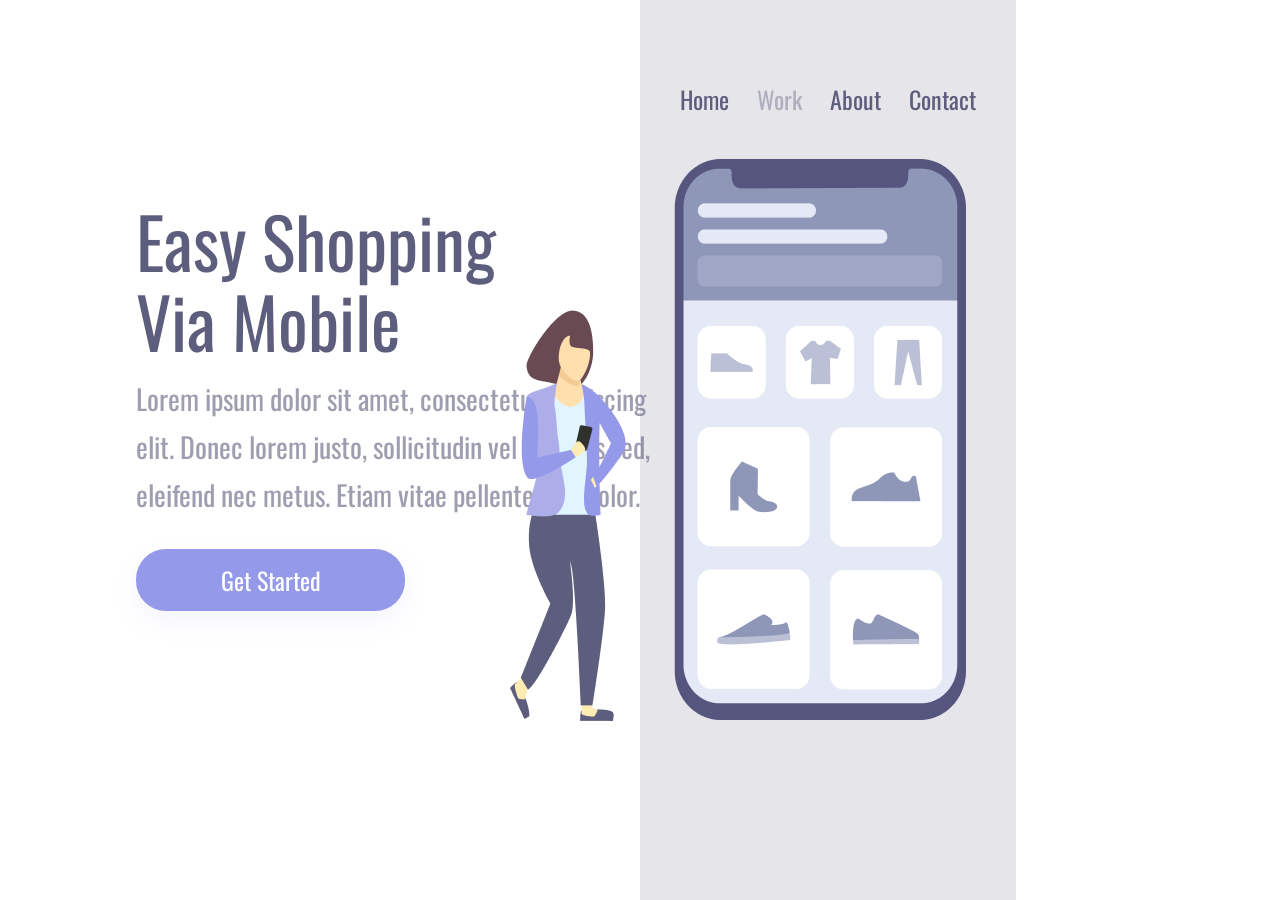
==== assets/index.html @ c0f618d7 "nuevo" ====
<!DOCTYPE html>
<html lang="en">

<head>
    <meta charset="UTF-8">
    <meta name="viewport" content="width=device-width, initial-scale=1.0">
    <link rel="stylesheet" href="./style.css">
    <link rel="preconnect" href="https://fonts.googleapis.com">
    <link rel="preconnect" href="https://fonts.gstatic.com" crossorigin>
    <link href="https://fonts.googleapis.com/css2?family=Oswald&display=swap" rel="stylesheet">
    <title>Primer-Proyecto-HTML&CSS</title>
</head>

<body>
    <div class="wrapper">
        <section class="container-right">
            <h1>Easy Shopping Via Mobile</h1>
            <p>Lorem ipsum dolor sit amet, consectetur adipiscing
                elit. Donec lorem justo, sollicitudin vel ultricies sed,
                eleifend nec metus. Etiam vitae pellentesque dolor.</p>
            <button>Get Started</button>
        </section>
        <section class="container-left">
            <header>
                <a>Home</a>
                <a>Work</a>
                <a>About</a>
                <a>Contact</a>
            </header>
            <img alt="girl-cellphone" src="./img.png" class="img">
        </section>
    </div>
</body>

</html>
---- assets/style.css ----
* {
    margin: 0;
    padding: 0;
    box-sizing: border-box;
    font-family: 'Oswald', sans-serif;
    font-weight: 400;
    color: #5D5D7D;
}

.wrapper {
    height: 100vh;
    width: 100vw;
}

.container-right {
    display: inline-block;
    width: 50%;
    padding: 136px;
    margin-top: 5%;
}

.container-left {
    display: inline-block;
    width: 376px;
    background-color: rgb(93, 93, 125, 0.16);
    height: 100vh;
    position: absolute;
    padding: 57px 0 0 0;
    
}

.img {
    position: relative;
    top: 5%;
    right: 130px;
}

h1 {
    font-size: 70px;
    line-height: 80px;
    width: 368px;
}

p {
    font-size: 28px;
    line-height: 48px;
    color: rgb(93, 93, 125, 0.60);
    margin: 15px 0;
    width: 540px;
}

button {
    width: 269px;
    height: 62px;
    font-size: 24px;
    border: none;
    color: rgb(255, 255, 255);
    background-color: #9499ea;
    border-radius: 30px;
    box-shadow: 0px 10px 24px rgba(148, 153, 234, 0.10);
    cursor: pointer;
    margin: 15px 0px;
}

button:hover {
    opacity: 0.8;
}

button:active {
    opacity: 0.5;
}

a {
    font-size: 24px;
    line-height: normal;
    margin: 0 12px;
    cursor: pointer;
    color: #5D5D7D;
    display: inline-block;
}

a:nth-child(2) {
    opacity: 0.4;
}

a:hover {
    opacity: 0.4;
}

a:active {
    opacity: 0.8;
}

header {
    margin: 24px 0 0 0;
    text-align: center;
    width: 100%;
}
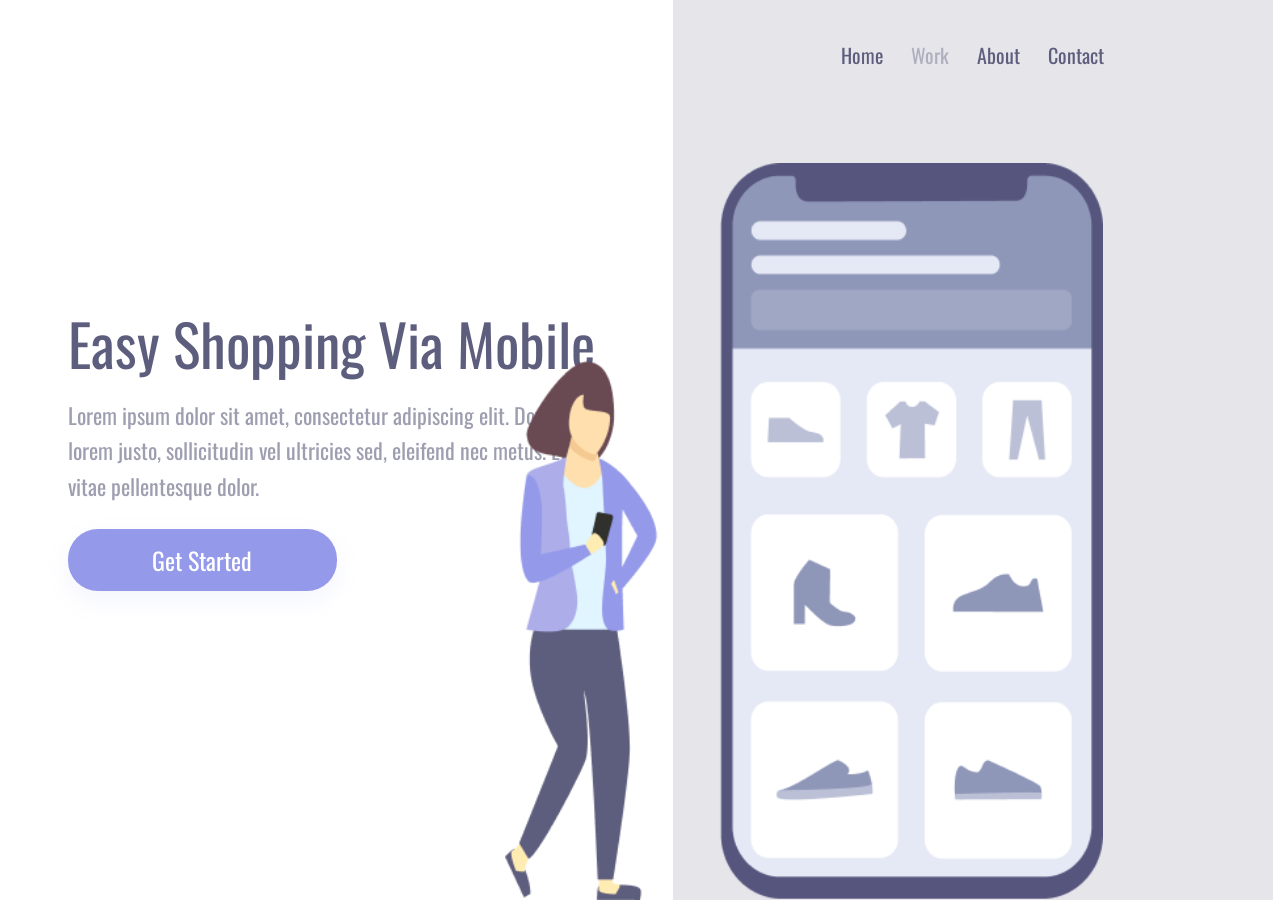
==== commit 9703ae59: "Primer desafío DevClub" ====
--- a/assets/index.html
+++ b/assets/index.html
@@ -8,7 +8,7 @@
     <link rel="preconnect" href="https://fonts.googleapis.com">
     <link rel="preconnect" href="https://fonts.gstatic.com" crossorigin>
     <link href="https://fonts.googleapis.com/css2?family=Oswald&display=swap" rel="stylesheet">
-    <title>Primer-Proyecto-HTML&CSS</title>
+    <title>Primer desafío DevClub</title>
 </head>
 
 <body>
--- a/assets/style.css
+++ b/assets/style.css
@@ -8,49 +8,59 @@
 }
 
 .wrapper {
-    height: 100vh;
-    width: 100vw;
+    min-height: 100vh;
+    width: 100%;
+    display: flex;
+    flex-direction: row;
 }
 
 .container-right {
-    display: inline-block;
-    width: 50%;
-    padding: 136px;
-    margin-top: 5%;
+    flex: 1;
+    display: flex;
+    flex-direction: column;
+    align-items: flex-start;
+    justify-content: center;
+    padding: 60px;
+    max-width: 650px;
+    margin: 0 auto;
 }
 
 .container-left {
-    display: inline-block;
-    width: 376px;
-    background-color: rgb(93, 93, 125, 0.16);
-    height: 100vh;
-    position: absolute;
-    padding: 57px 0 0 0;
-    
+    flex: 1;
+    display: flex;
+    flex-direction: column;
+    background-color: rgba(93, 93, 125, 0.16);
+    justify-content: space-between;
+    padding: 40px 40px 0 40px;
+    max-width: 600px;
+    margin: 0 auto;
 }
 
 .img {
-    position: relative;
-    top: 5%;
-    right: 130px;
+    max-width: 115%;
+    height: auto;
+    object-fit: contain;
+    margin-left: -40%;
+    position: static;
 }
 
 h1 {
-    font-size: 70px;
-    line-height: 80px;
-    width: 368px;
+    font-size: clamp(38px, 4.5vw, 65px);
+    line-height: 1.2;
+    margin-bottom: 20px;
 }
 
 p {
-    font-size: 28px;
-    line-height: 48px;
+    font-size: clamp(16px, 1.8vw, 22px);
+    line-height: 1.6;
     color: rgb(93, 93, 125, 0.60);
-    margin: 15px 0;
-    width: 540px;
+    margin-bottom: 25px;
+    max-width: 100%;
 }
 
 button {
-    width: 269px;
+    width: 100%;
+    max-width: 269px;
     height: 62px;
     font-size: 24px;
     border: none;
@@ -59,7 +69,6 @@
     border-radius: 30px;
     box-shadow: 0px 10px 24px rgba(148, 153, 234, 0.10);
     cursor: pointer;
-    margin: 15px 0px;
 }
 
 button:hover {
@@ -71,18 +80,15 @@
 }
 
 a {
-    font-size: 24px;
-    line-height: normal;
+    font-size: 20px;
     margin: 0 12px;
     cursor: pointer;
     color: #5D5D7D;
     display: inline-block;
+    text-decoration: none;
 }
 
-a:nth-child(2) {
-    opacity: 0.4;
-}
-
+a:nth-child(2),
 a:hover {
     opacity: 0.4;
 }
@@ -92,7 +98,74 @@
 }
 
 header {
-    margin: 24px 0 0 0;
+    margin-bottom: 20px;
     text-align: center;
     width: 100%;
+}
+
+@media screen and (max-width: 600px) {
+    .wrapper {
+        flex-direction: column;
+        height: 100vh;
+    }
+
+
+    .container-left {
+        height: calc(200vh - 200px);
+        width: 100%;
+        padding: 20px;
+        text-align: center;
+        display: flex;
+        flex-direction: column;
+        align-items: center;
+        justify-content: space-between;
+    }
+
+    .container-right {
+        height: calc(200vh - 200px);
+        width: 100%;
+        height: 50vh;
+        padding: 20px;
+        text-align: center;
+        display: flex;
+        flex-direction: column;
+        align-items: center;
+        justify-content: space-between;
+    }
+
+    button {
+        max-width: 220px;
+        height: 50px;
+        font-size: 18px;
+        margin: 0 auto;
+    }
+
+    .img {
+        max-width: 100%;
+        margin-left: 0;
+        margin-right: 0;
+        margin-top: 20px;
+        align-self: center;
+        height: 70vh;  
+    }
+
+    h1 {
+        padding-top: 15%;
+        font-size: 50px;
+        margin-bottom: 20px;
+        margin-left: auto;
+        margin-right: auto;
+    }
+
+    p {
+        font-size: 15px;
+        line-height: 1.5;
+        color: rgb(93, 93, 125, 0.60);
+        margin-bottom: 20px;
+        align-self: center;
+        margin-left: auto;
+        margin-right: auto;
+    }
+
+
 }
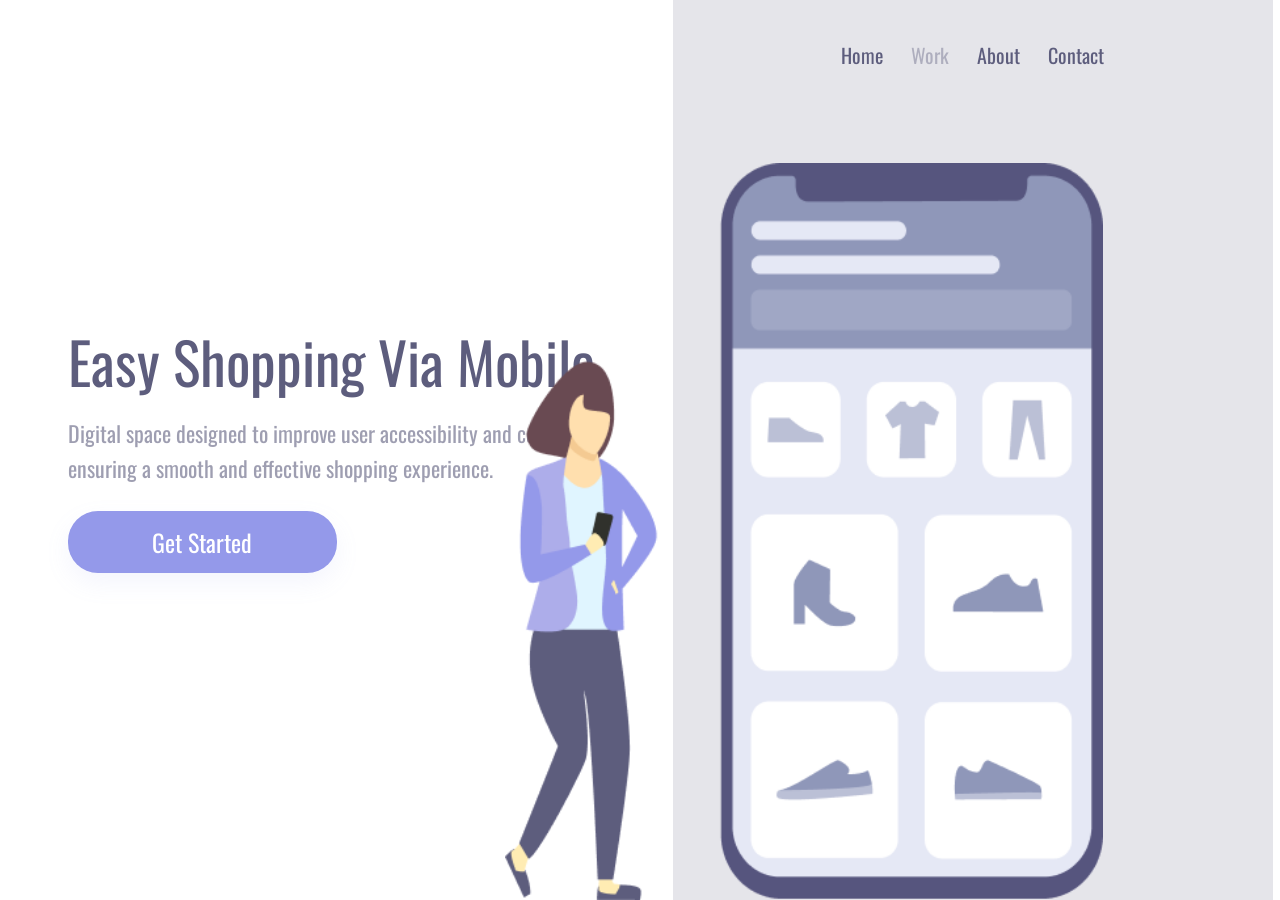
==== commit e7ea4f6d: "actu" ====
--- a/assets/index.html
+++ b/assets/index.html
@@ -15,9 +15,7 @@
     <div class="wrapper">
         <section class="container-right">
             <h1>Easy Shopping Via Mobile</h1>
-            <p>Lorem ipsum dolor sit amet, consectetur adipiscing
-                elit. Donec lorem justo, sollicitudin vel ultricies sed,
-                eleifend nec metus. Etiam vitae pellentesque dolor.</p>
+            <p>Digital space designed to improve user accessibility and comfort, ensuring a smooth and effective shopping experience.</p>
             <button>Get Started</button>
         </section>
         <section class="container-left">
